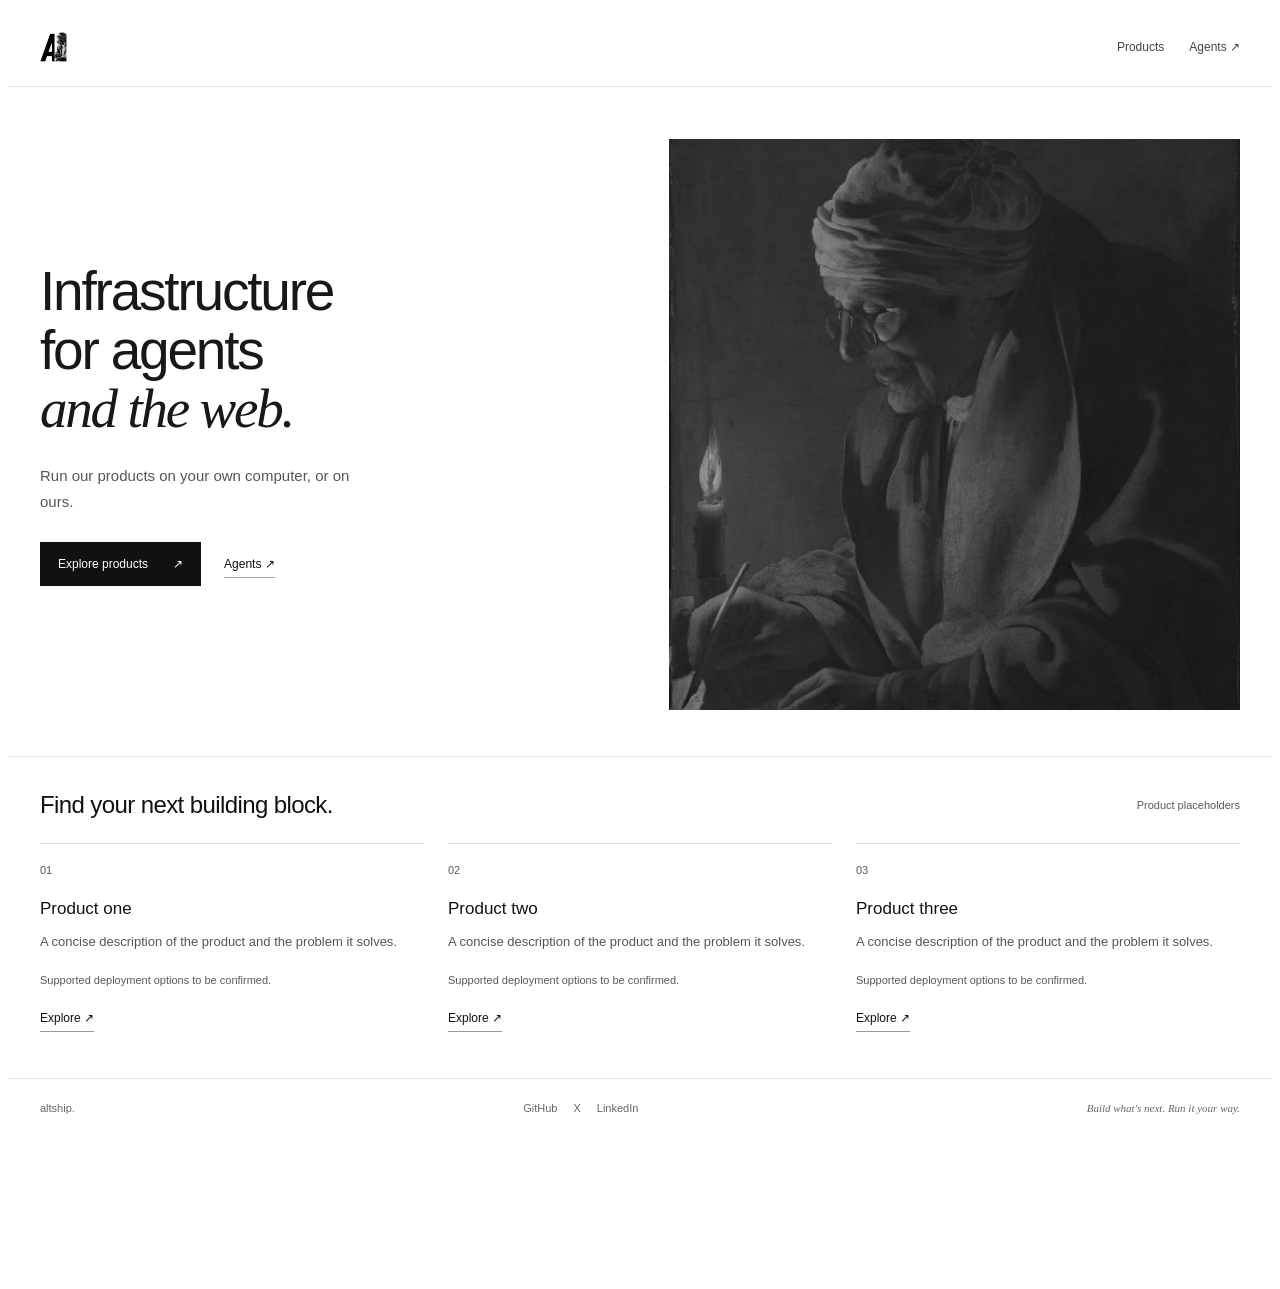
==== index.html @ 3e0e80d1 "shira tensei" ====
<!doctype html>
<html lang="en">
<head>
<meta charset="utf-8">
<meta name="viewport" content="width=device-width, initial-scale=1">
<meta name="referrer" content="no-referrer">
<meta http-equiv="Content-Security-Policy" content="default-src 'none'; script-src 'self' file:; style-src 'self' file: 'unsafe-inline'; img-src 'self' file:; base-uri 'none'; form-action 'none'">
<title>altship. — Infrastructure for agents and the web.</title>
<meta name="description" content="altship builds infrastructure for agents and the web. Run altship products on your device, your VPS, or altship.">
<meta property="og:type" content="website">
<meta property="og:title" content="altship. — Infrastructure for agents and the web.">
<meta property="og:description" content="Run altship products on your device, your VPS, or altship.">
<meta property="og:image" content="assets/social-thumbnail.png">
<meta name="twitter:card" content="summary">
<meta name="twitter:title" content="altship. — Infrastructure for agents and the web.">
<meta name="twitter:description" content="Run altship products on your device, your VPS, or altship.">
<meta name="twitter:image" content="assets/social-thumbnail.png">
<link rel="icon" type="image/png" href="assets/favicon.png">
<link rel="stylesheet" href="css/style.css">
</head>
<body>
<div id="altship-refined" aria-label="altship landing page">
<header class="nav"><a class="brand" href="#altship-top"><img class="brand-mark" src="assets/logo-mark.png" alt="altship" width="30" height="30"><span class="brand-text">altship.</span></a><nav class="links" aria-label="Main navigation"><a href="#altship-products">Products</a><a href="#altship-agents">Agents ↗</a></nav></header>
<section class="hero" id="altship-top"><div><h1>Infrastructure<br>for agents<br><em>and the web.</em></h1><p class="description">Run our products on your own computer, or on ours.</p><div class="actions"><a class="primary" href="#altship-products">Explore products <span aria-hidden="true">↗</span></a><a class="secondary" href="#altship-agents">Agents ↗</a></div></div>
<div class="art-side"><div class="art" aria-label="Rotating classical paintings of scholars writing"><img class="painting active" src="assets/hero-painting-1.jpg" alt="An elderly scholar writing by candlelight"><img class="painting" src="assets/hero-painting-2.jpg" alt="A scholar in red and green robes writing at a table"><img class="painting" src="assets/hero-painting-3.jpg" alt="A scholar in a red cap writing with a quill"></div></div>
</section>
<section class="section" id="altship-products" aria-labelledby="altship-products-title"><div class="section-head"><h2 class="section-title" id="altship-products-title">Find your next building block.</h2><span class="placeholder">Product placeholders</span></div><ul class="products">
<li><span class="number">01</span><h3>Product one</h3><p class="product-copy">A concise description of the product and the problem it solves.</p><p class="deployment">Supported deployment options to be confirmed.</p><button class="product-link" aria-expanded="false" aria-controls="altship-detail-one">Explore ↗</button><p class="product-detail" id="altship-detail-one" hidden>Product name, capabilities, and destination link will be added here.</p></li>
<li><span class="number">02</span><h3>Product two</h3><p class="product-copy">A concise description of the product and the problem it solves.</p><p class="deployment">Supported deployment options to be confirmed.</p><button class="product-link" aria-expanded="false" aria-controls="altship-detail-two">Explore ↗</button><p class="product-detail" id="altship-detail-two" hidden>Product name, capabilities, and destination link will be added here.</p></li>
<li><span class="number">03</span><h3>Product three</h3><p class="product-copy">A concise description of the product and the problem it solves.</p><p class="deployment">Supported deployment options to be confirmed.</p><button class="product-link" aria-expanded="false" aria-controls="altship-detail-three">Explore ↗</button><p class="product-detail" id="altship-detail-three" hidden>Product name, capabilities, and destination link will be added here.</p></li>
</ul></section>
<section class="section" id="altship-agents" hidden aria-labelledby="altship-agents-title"><div class="section-head"><h2 class="section-title" id="altship-agents-title">Find an agent. Put it to work.</h2><span class="placeholder">Coming soon</span></div><p class="docs-copy">An agent marketplace with prebuilt agents from altship. Discover an agent for the task at hand and start with the work you want done.</p><div class="outline"><div><strong>Discover</strong><p>Browse prebuilt agents by what they can help you do.</p></div><div><strong>Choose</strong><p>Find the agent that fits your task.</p></div><div><strong>Get to work</strong><p>Use the agent to help turn your task into a result.</p></div></div></section>
<footer class="footer"><span>altship.</span><nav class="footer-links" aria-label="Social links"><a href="#" aria-disabled="true">GitHub</a><a href="#" aria-disabled="true">X</a><a href="#" aria-disabled="true">LinkedIn</a></nav><span>Build what's next. Run it your way.</span></footer>
<div class="product-preview" role="tooltip" id="altship-hover-preview"><div class="preview-label">Product preview</div><div class="preview-title"></div><p class="preview-copy">Product details will appear here once the catalogue is added.</p><div class="preview-bottom">Deployment options to be confirmed</div></div>
</div>


<script src="js/main.js" defer></script>
</body>
</html>
---- css/style.css ----
#altship-refined{color-scheme:light;background:#fff;color:#111;font-family:Arial,sans-serif;--accent:#111}#altship-refined *{box-sizing:border-box}#altship-refined button,#altship-refined a{font:inherit}#altship-refined button{cursor:pointer}#altship-refined a{color:inherit;text-decoration:none}#altship-refined .nav{display:flex;justify-content:space-between;align-items:center;padding:24px max(32px,calc(50% - 600px));border-bottom:1px solid #e8e8e8;gap:20px;position:sticky;top:0;z-index:50;background:#fff}#altship-refined .brand{font-size:27px;letter-spacing:-1.4px;font-weight:500;display:flex;align-items:center;gap:10px}#altship-refined .brand-mark{height:30px;width:auto;object-fit:contain;display:none}#altship-refined .nav.is-scrolled .brand-mark{display:block}#altship-refined .nav.is-scrolled .brand-text{display:none}#altship-refined .links{display:flex;gap:25px;font-size:12px;color:#444}#altship-refined .hero{display:grid;grid-template-columns:1.06fr 1fr;gap:24px;padding:52px max(32px,calc(50% - 600px)) 46px;align-items:center}#altship-refined h1{font-size:clamp(36px,5.3vw,55px);line-height:1.06;letter-spacing:-2.2px;font-weight:500;margin:0 0 25px;overflow-wrap:normal}#altship-refined h1 em{font-family:Georgia,serif;font-weight:400}#altship-refined .description{font-size:15px;line-height:1.7;color:#555;max-width:330px;margin:0 0 28px}#altship-refined .actions{display:flex;align-items:center;gap:23px;flex-wrap:wrap}#altship-refined .primary{background:#111;color:#fff;border:0;padding:15px 18px;font-size:12px;display:inline-flex;gap:25px;align-items:center}#altship-refined .secondary{font-size:12px;border-bottom:1px solid #aaa;padding:6px 0}#altship-refined .art-side{min-width:0}#altship-refined .art{position:relative;width:100%;aspect-ratio:1;background:#222;overflow:hidden}#altship-refined .painting{position:absolute;width:100%;height:100%;object-fit:cover;object-position:50% 38%;filter:grayscale(1) contrast(1.06);opacity:0;transition:opacity 1.25s ease}#altship-refined .painting.active{opacity:1}#altship-refined .art-label{display:none}#altship-refined .art-footer{display:flex;align-items:center;justify-content:space-between;gap:10px;padding-top:12px}#altship-refined .caption{font-size:10px;color:#666}#altship-refined .controls{display:flex;gap:2px}#altship-refined .controls button{border:0;background:none;color:#555;width:26px;height:30px;padding:0}#altship-refined .dot span{display:block;margin:auto;width:5px;height:5px;border-radius:8px;background:#bbb}#altship-refined .dot[aria-pressed=true] span{width:16px;background:#111}#altship-refined .section{padding:34px max(32px,calc(50% - 600px)) 40px;border-top:1px solid #e8e8e8;scroll-margin-top:80px}#altship-refined .section-title{font-size:24px;font-weight:400;letter-spacing:-.6px;margin:0}#altship-refined .section-head{display:flex;justify-content:space-between;align-items:center;gap:16px;margin-bottom:24px}#altship-refined .placeholder{font-size:11px;color:#777}#altship-refined .products{list-style:none;padding:0;margin:0;display:grid;grid-template-columns:repeat(3,minmax(0,1fr));gap:24px}#altship-refined .products li{border-top:1px solid #ddd;padding:20px 0 6px;min-width:0;display:flex;flex-direction:column;align-items:flex-start}#altship-refined .number{font-size:11px;color:#777;margin-bottom:23px}#altship-refined h3{font-size:17px;font-weight:500;margin:0 0 12px}#altship-refined .product-copy{font-size:13px;color:#555;line-height:1.65;margin:0 0 20px}#altship-refined .deployment{font-size:11px;color:#777;margin:0 0 21px;line-height:1.6}#altship-refined .product-link{font-size:12px;border:0;border-bottom:1px solid #999;background:transparent;padding:0 0 6px;margin-top:auto;color:#111}#altship-refined .product-detail{font-size:12px;line-height:1.6;color:#666;margin:14px 0 0}#altship-refined [hidden]{display:none!important}#altship-refined .docs-copy{font-size:14px;line-height:1.7;color:#555;max-width:570px;margin:14px 0 24px}#altship-refined .outline{display:grid;grid-template-columns:repeat(3,1fr);gap:24px;border-top:1px solid #ddd;padding-top:22px}#altship-refined .outline p{font-size:12px;line-height:1.6;color:#666;margin:8px 0 0}#altship-refined .outline strong{font-size:13px;font-weight:500}#altship-refined .footer{border-top:1px solid #e8e8e8;padding:23px max(32px,calc(50% - 600px));display:flex;justify-content:space-between;gap:20px;font-size:11px;color:#666}#altship-refined .footer span:last-child{font-family:Georgia,serif;font-style:italic}#altship-refined .footer-links{display:flex;gap:16px;order:2}#altship-refined .footer-links a{color:#666;border-bottom:1px solid transparent;padding-bottom:2px}#altship-refined .footer-links a:hover,#altship-refined .footer-links a:focus-visible{border-bottom-color:#666}#altship-refined .footer span:last-child{order:3}
@media(max-width:900px){#altship-refined .products{grid-template-columns:repeat(2,minmax(0,1fr))}}@media(max-width:550px){#altship-refined .nav{padding:20px 24px}#altship-refined .hero{grid-template-columns:1fr;padding:38px 24px 28px;gap:32px}#altship-refined h1{font-size:42px;letter-spacing:-1.7px}#altship-refined .section{padding:30px 24px}#altship-refined .products,#altship-refined .outline{grid-template-columns:1fr;gap:28px}#altship-refined .section-head{align-items:flex-start;flex-direction:column;gap:8px}#altship-refined .footer{padding:22px 24px;flex-wrap:wrap}}@media(prefers-reduced-motion:reduce){#altship-refined .painting{transition:none}}
#altship-refined h1{color:#111111}
@supports ((background-clip:text) or (-webkit-background-clip:text)){
#altship-refined h1{background:linear-gradient(100deg,#181818 0%,#181818 36%,#454545 43%,#929292 48%,#aaaaaa 50%,#929292 52%,#454545 57%,#181818 64%,#181818 100%);background-size:300% 100%;background-clip:text;-webkit-background-clip:text;color:transparent;-webkit-text-fill-color:transparent;animation:altship-thinking 3.6s ease-in-out infinite;filter:none}
}
@keyframes altship-thinking{0%,8%{background-position:100% 50%}88%,100%{background-position:0% 50%}}
@media(prefers-reduced-motion:reduce){#altship-refined h1{animation:none;background-position:100% 50%;filter:none}}
@media(forced-colors:active){#altship-refined h1{animation:none;filter:none;background:none;color:CanvasText;-webkit-text-fill-color:CanvasText}}
#altship-refined .section-title,#altship-refined .products h3,#altship-refined .outline strong{color:#111111;-webkit-text-fill-color:#111111;opacity:1}
#altship-refined .placeholder,#altship-refined .number,#altship-refined .deployment{color:#595959;-webkit-text-fill-color:#595959}
#altship-refined{position:relative}
#altship-refined .products li{transition:border-color .2s ease}
#altship-refined .products li:hover,#altship-refined .products li:focus-within{border-top-color:#111}
#altship-refined .product-preview{position:absolute;z-index:20;width:240px;max-width:calc(100% - 24px);pointer-events:none;background:#fff;color:#111;border:1px solid #111;box-shadow:5px 5px 0 rgba(0,0,0,.08);padding:18px;opacity:0;transform:translateY(5px);transition:opacity .15s ease,transform .15s ease;visibility:hidden}
#altship-refined .product-preview.visible{opacity:1;transform:translateY(0);visibility:visible}
#altship-refined .preview-label{font-size:10px;letter-spacing:1.3px;text-transform:uppercase;color:#555;margin-bottom:15px}
#altship-refined .preview-title{font-size:17px;font-weight:500;color:#111;margin-bottom:10px}
#altship-refined .preview-copy{font-size:12px;line-height:1.6;color:#555;margin:0}
#altship-refined .preview-bottom{border-top:1px solid #ddd;margin-top:16px;padding-top:12px;font-size:11px;color:#555}
@media(prefers-reduced-motion:reduce){#altship-refined .product-preview,#altship-refined .products li{transition:none}}
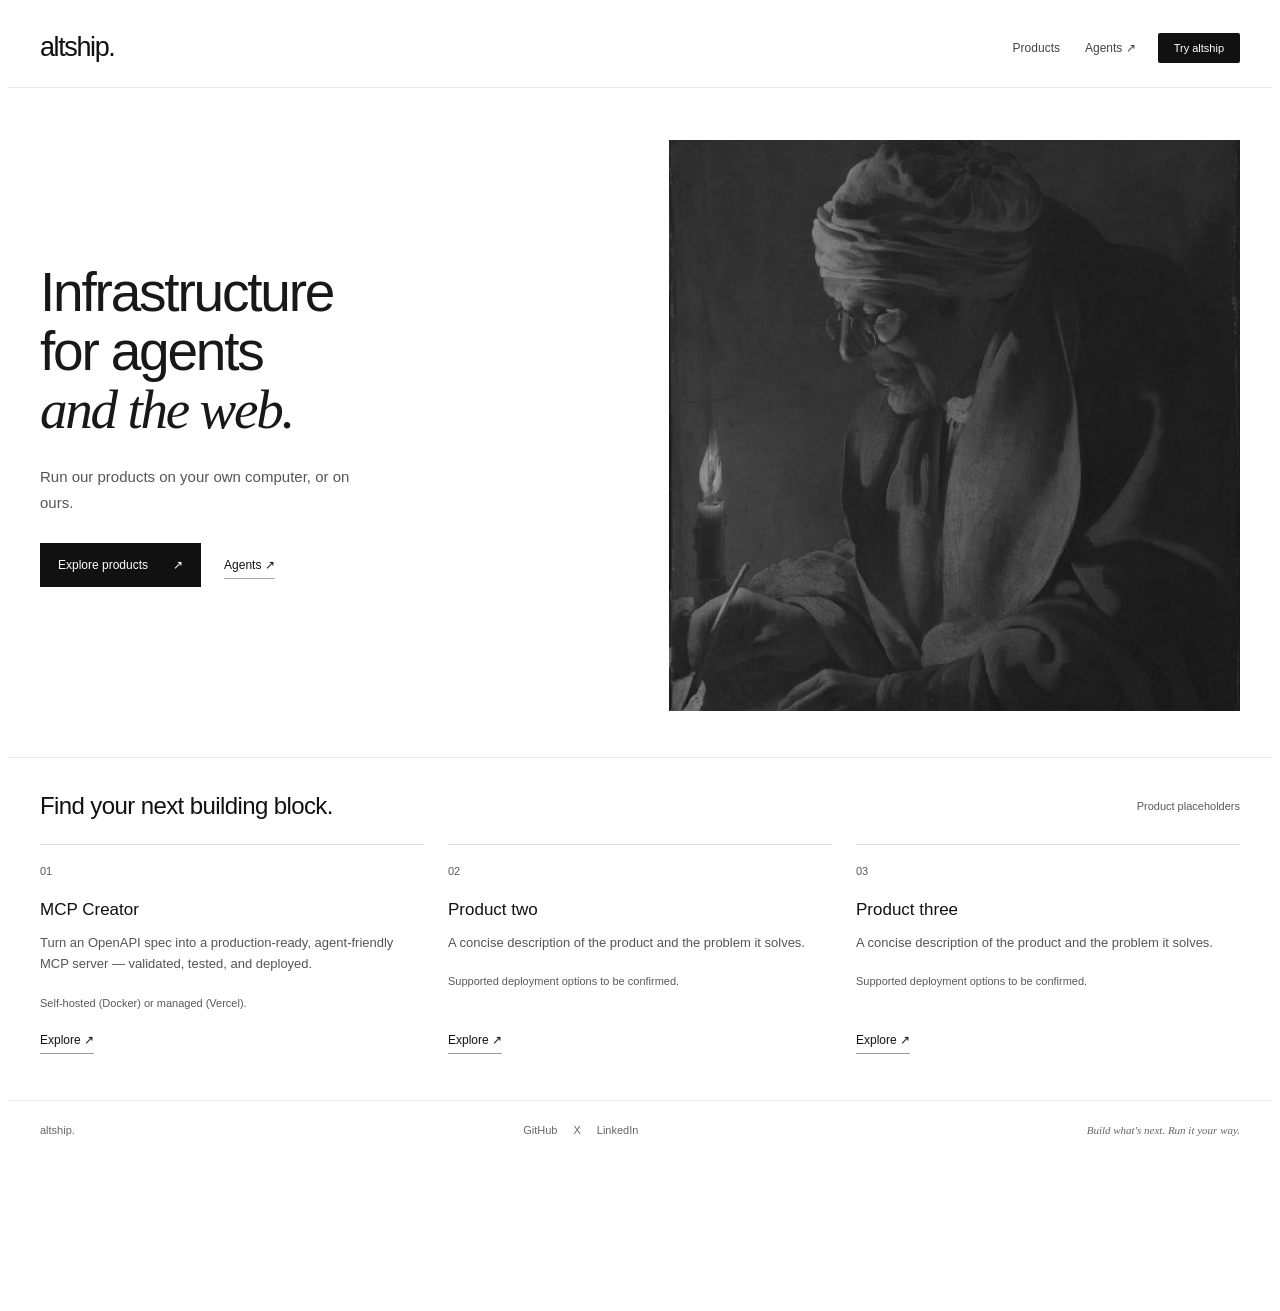
==== commit 8dcb8605: "Add sign-in (Try altship) wired to shared altship auth Vendors @supabase/supabase-js locally (js/ven" ====
--- a/index.html
+++ b/index.html
@@ -4,7 +4,7 @@
 <meta charset="utf-8">
 <meta name="viewport" content="width=device-width, initial-scale=1">
 <meta name="referrer" content="no-referrer">
-<meta http-equiv="Content-Security-Policy" content="default-src 'none'; script-src 'self' file:; style-src 'self' file: 'unsafe-inline'; img-src 'self' file:; base-uri 'none'; form-action 'none'">
+<meta http-equiv="Content-Security-Policy" content="default-src 'none'; script-src 'self' file:; style-src 'self' file: 'unsafe-inline'; img-src 'self' file:; connect-src 'self' https://ydfwwritdksxplvxpbez.supabase.co; base-uri 'none'; form-action 'none'">
 <title>altship. — Infrastructure for agents and the web.</title>
 <meta name="description" content="altship builds infrastructure for agents and the web. Run altship products on your device, your VPS, or altship.">
 <meta property="og:type" content="website">
@@ -20,21 +20,39 @@
 </head>
 <body>
 <div id="altship-refined" aria-label="altship landing page">
-<header class="nav"><a class="brand" href="#altship-top"><img class="brand-mark" src="assets/logo-mark.png" alt="altship" width="30" height="30"><span class="brand-text">altship.</span></a><nav class="links" aria-label="Main navigation"><a href="#altship-products">Products</a><a href="#altship-agents">Agents ↗</a></nav></header>
+<header class="nav"><a class="brand" href="#altship-top"><img class="brand-mark" src="assets/logo-mark.png" alt="altship" width="30" height="30"><span class="brand-text">altship.</span></a><div class="nav-right"><nav class="links" aria-label="Main navigation"><a href="#altship-products">Products</a><a href="#altship-agents">Agents ↗</a></nav><button class="nav-try" id="altship-try-nav" type="button">Try altship</button><div class="account" id="altship-account" hidden><span id="altship-account-email"></span><button class="secondary" id="altship-sign-out" type="button">Sign out</button></div></div></header>
 <section class="hero" id="altship-top"><div><h1>Infrastructure<br>for agents<br><em>and the web.</em></h1><p class="description">Run our products on your own computer, or on ours.</p><div class="actions"><a class="primary" href="#altship-products">Explore products <span aria-hidden="true">↗</span></a><a class="secondary" href="#altship-agents">Agents ↗</a></div></div>
 <div class="art-side"><div class="art" aria-label="Rotating classical paintings of scholars writing"><img class="painting active" src="assets/hero-painting-1.jpg" alt="An elderly scholar writing by candlelight"><img class="painting" src="assets/hero-painting-2.jpg" alt="A scholar in red and green robes writing at a table"><img class="painting" src="assets/hero-painting-3.jpg" alt="A scholar in a red cap writing with a quill"></div></div>
 </section>
 <section class="section" id="altship-products" aria-labelledby="altship-products-title"><div class="section-head"><h2 class="section-title" id="altship-products-title">Find your next building block.</h2><span class="placeholder">Product placeholders</span></div><ul class="products">
-<li><span class="number">01</span><h3>Product one</h3><p class="product-copy">A concise description of the product and the problem it solves.</p><p class="deployment">Supported deployment options to be confirmed.</p><button class="product-link" aria-expanded="false" aria-controls="altship-detail-one">Explore ↗</button><p class="product-detail" id="altship-detail-one" hidden>Product name, capabilities, and destination link will be added here.</p></li>
+<li><span class="number">01</span><h3>MCP Creator</h3><p class="product-copy">Turn an OpenAPI spec into a production-ready, agent-friendly MCP server — validated, tested, and deployed.</p><p class="deployment">Self-hosted (Docker) or managed (Vercel).</p><button class="product-link" aria-expanded="false" aria-controls="altship-detail-one">Explore ↗</button><p class="product-detail" id="altship-detail-one" hidden>Import an OpenAPI spec, review the proposed tool surface, and deploy an MCP server in minutes. <a id="altship-mcp-link" href="#">Open MCP Creator ↗</a></p></li>
 <li><span class="number">02</span><h3>Product two</h3><p class="product-copy">A concise description of the product and the problem it solves.</p><p class="deployment">Supported deployment options to be confirmed.</p><button class="product-link" aria-expanded="false" aria-controls="altship-detail-two">Explore ↗</button><p class="product-detail" id="altship-detail-two" hidden>Product name, capabilities, and destination link will be added here.</p></li>
 <li><span class="number">03</span><h3>Product three</h3><p class="product-copy">A concise description of the product and the problem it solves.</p><p class="deployment">Supported deployment options to be confirmed.</p><button class="product-link" aria-expanded="false" aria-controls="altship-detail-three">Explore ↗</button><p class="product-detail" id="altship-detail-three" hidden>Product name, capabilities, and destination link will be added here.</p></li>
 </ul></section>
 <section class="section" id="altship-agents" hidden aria-labelledby="altship-agents-title"><div class="section-head"><h2 class="section-title" id="altship-agents-title">Find an agent. Put it to work.</h2><span class="placeholder">Coming soon</span></div><p class="docs-copy">An agent marketplace with prebuilt agents from altship. Discover an agent for the task at hand and start with the work you want done.</p><div class="outline"><div><strong>Discover</strong><p>Browse prebuilt agents by what they can help you do.</p></div><div><strong>Choose</strong><p>Find the agent that fits your task.</p></div><div><strong>Get to work</strong><p>Use the agent to help turn your task into a result.</p></div></div></section>
 <footer class="footer"><span>altship.</span><nav class="footer-links" aria-label="Social links"><a href="#" aria-disabled="true">GitHub</a><a href="#" aria-disabled="true">X</a><a href="#" aria-disabled="true">LinkedIn</a></nav><span>Build what's next. Run it your way.</span></footer>
 <div class="product-preview" role="tooltip" id="altship-hover-preview"><div class="preview-label">Product preview</div><div class="preview-title"></div><p class="preview-copy">Product details will appear here once the catalogue is added.</p><div class="preview-bottom">Deployment options to be confirmed</div></div>
+<div class="auth-modal" id="altship-auth-modal" hidden role="dialog" aria-modal="true" aria-labelledby="altship-auth-title">
+<div class="auth-panel">
+<button class="auth-close" id="altship-auth-close" type="button" aria-label="Close">✕</button>
+<h2 id="altship-auth-title">Sign in to altship</h2>
+<p class="auth-subtitle">One account, every altship product.</p>
+<label for="altship-auth-email">Email</label>
+<input id="altship-auth-email" type="email" autocomplete="email">
+<label for="altship-auth-password">Password</label>
+<input id="altship-auth-password" type="password" autocomplete="current-password">
+<p class="auth-message" id="altship-auth-message" hidden></p>
+<div class="auth-actions">
+<button class="secondary" id="altship-auth-toggle" type="button">Need an account? Sign up</button>
+<button class="primary" id="altship-auth-submit" type="button">Sign in</button>
+</div>
+</div>
+</div>
 </div>
 
 
+<script src="js/vendor/supabase.js" defer></script>
+<script src="js/auth.js" defer></script>
 <script src="js/main.js" defer></script>
 </body>
 </html>
--- a/css/style.css
+++ b/css/style.css
@@ -19,3 +19,17 @@
 #altship-refined .preview-copy{font-size:12px;line-height:1.6;color:#555;margin:0}
 #altship-refined .preview-bottom{border-top:1px solid #ddd;margin-top:16px;padding-top:12px;font-size:11px;color:#555}
 @media(prefers-reduced-motion:reduce){#altship-refined .product-preview,#altship-refined .products li{transition:none}}
+#altship-refined .account{display:flex;align-items:center;gap:14px;font-size:12px;color:#555}
+#altship-refined .auth-modal{position:fixed;inset:0;background:rgba(17,17,17,.55);display:flex;align-items:center;justify-content:center;z-index:100;padding:20px}
+#altship-refined .auth-panel{position:relative;background:#fff;border:1px solid #111;box-shadow:6px 6px 0 rgba(0,0,0,.1);padding:32px;width:100%;max-width:360px}
+#altship-refined .auth-panel h2{font-size:19px;font-weight:500;margin:0 0 6px}
+#altship-refined .auth-subtitle{font-size:12px;color:#666;margin:0 0 22px}
+#altship-refined .auth-panel label{display:block;font-size:11px;color:#555;margin-bottom:6px}
+#altship-refined .auth-panel input{width:100%;padding:10px 12px;border:1px solid #ccc;font-size:13px;margin-bottom:16px;font-family:inherit}
+#altship-refined .auth-message{font-size:12px;color:#555;margin:-6px 0 16px}
+#altship-refined .auth-message.error{color:#a3231f}
+#altship-refined .auth-actions{display:flex;align-items:center;justify-content:space-between;gap:12px;margin-top:6px}
+#altship-refined .auth-actions .primary{padding:10px 16px}
+#altship-refined .auth-close{position:absolute;top:14px;right:14px;background:none;border:0;font-size:14px;color:#666;padding:4px}
+#altship-refined .nav-try{background:#111;color:#fff;border:0;padding:9px 16px;font-size:11px;border-radius:2px}
+#altship-refined .nav-right{display:flex;align-items:center;gap:22px}
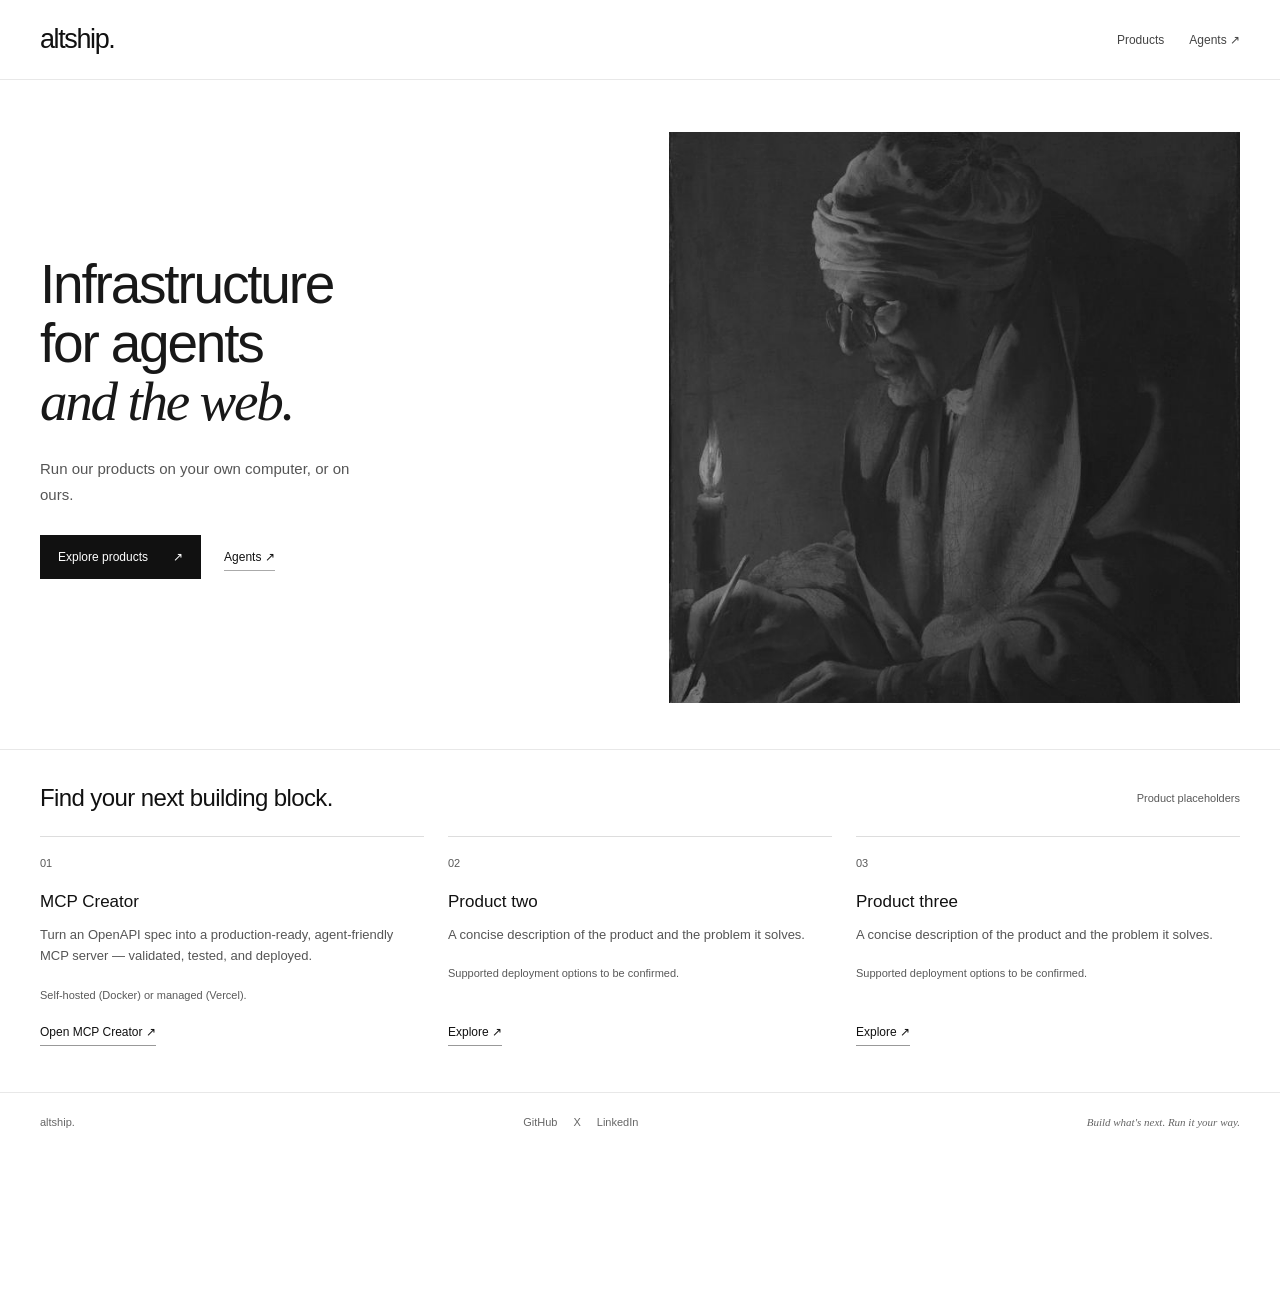
==== commit 2d2e879e: "changes" ====
--- a/index.html
+++ b/index.html
@@ -4,7 +4,7 @@
 <meta charset="utf-8">
 <meta name="viewport" content="width=device-width, initial-scale=1">
 <meta name="referrer" content="no-referrer">
-<meta http-equiv="Content-Security-Policy" content="default-src 'none'; script-src 'self' file:; style-src 'self' file: 'unsafe-inline'; img-src 'self' file:; connect-src 'self' https://ydfwwritdksxplvxpbez.supabase.co; base-uri 'none'; form-action 'none'">
+<meta http-equiv="Content-Security-Policy" content="default-src 'none'; script-src 'self' file:; style-src 'self' file: 'unsafe-inline'; img-src 'self' file:; base-uri 'none'; form-action 'none'">
 <title>altship. — Infrastructure for agents and the web.</title>
 <meta name="description" content="altship builds infrastructure for agents and the web. Run altship products on your device, your VPS, or altship.">
 <meta property="og:type" content="website">
@@ -16,43 +16,25 @@
 <meta name="twitter:description" content="Run altship products on your device, your VPS, or altship.">
 <meta name="twitter:image" content="assets/social-thumbnail.png">
 <link rel="icon" type="image/png" href="assets/favicon.png">
-<link rel="stylesheet" href="css/style.css">
+<link rel="stylesheet" href="css/style.css?v=6">
 </head>
 <body>
 <div id="altship-refined" aria-label="altship landing page">
-<header class="nav"><a class="brand" href="#altship-top"><img class="brand-mark" src="assets/logo-mark.png" alt="altship" width="30" height="30"><span class="brand-text">altship.</span></a><div class="nav-right"><nav class="links" aria-label="Main navigation"><a href="#altship-products">Products</a><a href="#altship-agents">Agents ↗</a></nav><button class="nav-try" id="altship-try-nav" type="button">Try altship</button><div class="account" id="altship-account" hidden><span id="altship-account-email"></span><button class="secondary" id="altship-sign-out" type="button">Sign out</button></div></div></header>
+<header class="nav"><a class="brand" href="#altship-top"><img class="brand-mark" src="assets/logo-mark.png" alt="altship" width="30" height="30"><span class="brand-text">altship.</span></a><button class="nav-toggle" id="altship-nav-toggle" type="button" aria-expanded="false" aria-controls="altship-nav-menu" aria-label="Open menu"><span></span><span></span><span></span></button><div class="nav-right" id="altship-nav-menu"><nav class="links" aria-label="Main navigation"><a href="#altship-products">Products</a><a href="#altship-agents">Agents ↗</a></nav></div></header>
 <section class="hero" id="altship-top"><div><h1>Infrastructure<br>for agents<br><em>and the web.</em></h1><p class="description">Run our products on your own computer, or on ours.</p><div class="actions"><a class="primary" href="#altship-products">Explore products <span aria-hidden="true">↗</span></a><a class="secondary" href="#altship-agents">Agents ↗</a></div></div>
 <div class="art-side"><div class="art" aria-label="Rotating classical paintings of scholars writing"><img class="painting active" src="assets/hero-painting-1.jpg" alt="An elderly scholar writing by candlelight"><img class="painting" src="assets/hero-painting-2.jpg" alt="A scholar in red and green robes writing at a table"><img class="painting" src="assets/hero-painting-3.jpg" alt="A scholar in a red cap writing with a quill"></div></div>
 </section>
 <section class="section" id="altship-products" aria-labelledby="altship-products-title"><div class="section-head"><h2 class="section-title" id="altship-products-title">Find your next building block.</h2><span class="placeholder">Product placeholders</span></div><ul class="products">
-<li><span class="number">01</span><h3>MCP Creator</h3><p class="product-copy">Turn an OpenAPI spec into a production-ready, agent-friendly MCP server — validated, tested, and deployed.</p><p class="deployment">Self-hosted (Docker) or managed (Vercel).</p><button class="product-link" aria-expanded="false" aria-controls="altship-detail-one">Explore ↗</button><p class="product-detail" id="altship-detail-one" hidden>Import an OpenAPI spec, review the proposed tool surface, and deploy an MCP server in minutes. <a id="altship-mcp-link" href="#">Open MCP Creator ↗</a></p></li>
+<li><span class="number">01</span><h3>MCP Creator</h3><p class="product-copy">Turn an OpenAPI spec into a production-ready, agent-friendly MCP server — validated, tested, and deployed.</p><p class="deployment">Self-hosted (Docker) or managed (Vercel).</p><a class="product-link" href="/mcp/">Open MCP Creator ↗</a></li>
 <li><span class="number">02</span><h3>Product two</h3><p class="product-copy">A concise description of the product and the problem it solves.</p><p class="deployment">Supported deployment options to be confirmed.</p><button class="product-link" aria-expanded="false" aria-controls="altship-detail-two">Explore ↗</button><p class="product-detail" id="altship-detail-two" hidden>Product name, capabilities, and destination link will be added here.</p></li>
 <li><span class="number">03</span><h3>Product three</h3><p class="product-copy">A concise description of the product and the problem it solves.</p><p class="deployment">Supported deployment options to be confirmed.</p><button class="product-link" aria-expanded="false" aria-controls="altship-detail-three">Explore ↗</button><p class="product-detail" id="altship-detail-three" hidden>Product name, capabilities, and destination link will be added here.</p></li>
 </ul></section>
 <section class="section" id="altship-agents" hidden aria-labelledby="altship-agents-title"><div class="section-head"><h2 class="section-title" id="altship-agents-title">Find an agent. Put it to work.</h2><span class="placeholder">Coming soon</span></div><p class="docs-copy">An agent marketplace with prebuilt agents from altship. Discover an agent for the task at hand and start with the work you want done.</p><div class="outline"><div><strong>Discover</strong><p>Browse prebuilt agents by what they can help you do.</p></div><div><strong>Choose</strong><p>Find the agent that fits your task.</p></div><div><strong>Get to work</strong><p>Use the agent to help turn your task into a result.</p></div></div></section>
 <footer class="footer"><span>altship.</span><nav class="footer-links" aria-label="Social links"><a href="#" aria-disabled="true">GitHub</a><a href="#" aria-disabled="true">X</a><a href="#" aria-disabled="true">LinkedIn</a></nav><span>Build what's next. Run it your way.</span></footer>
 <div class="product-preview" role="tooltip" id="altship-hover-preview"><div class="preview-label">Product preview</div><div class="preview-title"></div><p class="preview-copy">Product details will appear here once the catalogue is added.</p><div class="preview-bottom">Deployment options to be confirmed</div></div>
-<div class="auth-modal" id="altship-auth-modal" hidden role="dialog" aria-modal="true" aria-labelledby="altship-auth-title">
-<div class="auth-panel">
-<button class="auth-close" id="altship-auth-close" type="button" aria-label="Close">✕</button>
-<h2 id="altship-auth-title">Sign in to altship</h2>
-<p class="auth-subtitle">One account, every altship product.</p>
-<label for="altship-auth-email">Email</label>
-<input id="altship-auth-email" type="email" autocomplete="email">
-<label for="altship-auth-password">Password</label>
-<input id="altship-auth-password" type="password" autocomplete="current-password">
-<p class="auth-message" id="altship-auth-message" hidden></p>
-<div class="auth-actions">
-<button class="secondary" id="altship-auth-toggle" type="button">Need an account? Sign up</button>
-<button class="primary" id="altship-auth-submit" type="button">Sign in</button>
-</div>
-</div>
-</div>
 </div>
 
 
-<script src="js/vendor/supabase.js" defer></script>
-<script src="js/auth.js" defer></script>
-<script src="js/main.js" defer></script>
+<script src="js/main.js?v=4" defer></script>
 </body>
 </html>
--- a/css/style.css
+++ b/css/style.css
@@ -1,4 +1,4 @@
-#altship-refined{color-scheme:light;background:#fff;color:#111;font-family:Arial,sans-serif;--accent:#111}#altship-refined *{box-sizing:border-box}#altship-refined button,#altship-refined a{font:inherit}#altship-refined button{cursor:pointer}#altship-refined a{color:inherit;text-decoration:none}#altship-refined .nav{display:flex;justify-content:space-between;align-items:center;padding:24px max(32px,calc(50% - 600px));border-bottom:1px solid #e8e8e8;gap:20px;position:sticky;top:0;z-index:50;background:#fff}#altship-refined .brand{font-size:27px;letter-spacing:-1.4px;font-weight:500;display:flex;align-items:center;gap:10px}#altship-refined .brand-mark{height:30px;width:auto;object-fit:contain;display:none}#altship-refined .nav.is-scrolled .brand-mark{display:block}#altship-refined .nav.is-scrolled .brand-text{display:none}#altship-refined .links{display:flex;gap:25px;font-size:12px;color:#444}#altship-refined .hero{display:grid;grid-template-columns:1.06fr 1fr;gap:24px;padding:52px max(32px,calc(50% - 600px)) 46px;align-items:center}#altship-refined h1{font-size:clamp(36px,5.3vw,55px);line-height:1.06;letter-spacing:-2.2px;font-weight:500;margin:0 0 25px;overflow-wrap:normal}#altship-refined h1 em{font-family:Georgia,serif;font-weight:400}#altship-refined .description{font-size:15px;line-height:1.7;color:#555;max-width:330px;margin:0 0 28px}#altship-refined .actions{display:flex;align-items:center;gap:23px;flex-wrap:wrap}#altship-refined .primary{background:#111;color:#fff;border:0;padding:15px 18px;font-size:12px;display:inline-flex;gap:25px;align-items:center}#altship-refined .secondary{font-size:12px;border-bottom:1px solid #aaa;padding:6px 0}#altship-refined .art-side{min-width:0}#altship-refined .art{position:relative;width:100%;aspect-ratio:1;background:#222;overflow:hidden}#altship-refined .painting{position:absolute;width:100%;height:100%;object-fit:cover;object-position:50% 38%;filter:grayscale(1) contrast(1.06);opacity:0;transition:opacity 1.25s ease}#altship-refined .painting.active{opacity:1}#altship-refined .art-label{display:none}#altship-refined .art-footer{display:flex;align-items:center;justify-content:space-between;gap:10px;padding-top:12px}#altship-refined .caption{font-size:10px;color:#666}#altship-refined .controls{display:flex;gap:2px}#altship-refined .controls button{border:0;background:none;color:#555;width:26px;height:30px;padding:0}#altship-refined .dot span{display:block;margin:auto;width:5px;height:5px;border-radius:8px;background:#bbb}#altship-refined .dot[aria-pressed=true] span{width:16px;background:#111}#altship-refined .section{padding:34px max(32px,calc(50% - 600px)) 40px;border-top:1px solid #e8e8e8;scroll-margin-top:80px}#altship-refined .section-title{font-size:24px;font-weight:400;letter-spacing:-.6px;margin:0}#altship-refined .section-head{display:flex;justify-content:space-between;align-items:center;gap:16px;margin-bottom:24px}#altship-refined .placeholder{font-size:11px;color:#777}#altship-refined .products{list-style:none;padding:0;margin:0;display:grid;grid-template-columns:repeat(3,minmax(0,1fr));gap:24px}#altship-refined .products li{border-top:1px solid #ddd;padding:20px 0 6px;min-width:0;display:flex;flex-direction:column;align-items:flex-start}#altship-refined .number{font-size:11px;color:#777;margin-bottom:23px}#altship-refined h3{font-size:17px;font-weight:500;margin:0 0 12px}#altship-refined .product-copy{font-size:13px;color:#555;line-height:1.65;margin:0 0 20px}#altship-refined .deployment{font-size:11px;color:#777;margin:0 0 21px;line-height:1.6}#altship-refined .product-link{font-size:12px;border:0;border-bottom:1px solid #999;background:transparent;padding:0 0 6px;margin-top:auto;color:#111}#altship-refined .product-detail{font-size:12px;line-height:1.6;color:#666;margin:14px 0 0}#altship-refined [hidden]{display:none!important}#altship-refined .docs-copy{font-size:14px;line-height:1.7;color:#555;max-width:570px;margin:14px 0 24px}#altship-refined .outline{display:grid;grid-template-columns:repeat(3,1fr);gap:24px;border-top:1px solid #ddd;padding-top:22px}#altship-refined .outline p{font-size:12px;line-height:1.6;color:#666;margin:8px 0 0}#altship-refined .outline strong{font-size:13px;font-weight:500}#altship-refined .footer{border-top:1px solid #e8e8e8;padding:23px max(32px,calc(50% - 600px));display:flex;justify-content:space-between;gap:20px;font-size:11px;color:#666}#altship-refined .footer span:last-child{font-family:Georgia,serif;font-style:italic}#altship-refined .footer-links{display:flex;gap:16px;order:2}#altship-refined .footer-links a{color:#666;border-bottom:1px solid transparent;padding-bottom:2px}#altship-refined .footer-links a:hover,#altship-refined .footer-links a:focus-visible{border-bottom-color:#666}#altship-refined .footer span:last-child{order:3}
+body{margin:0}#altship-refined{color-scheme:light;background:#fff;color:#111;font-family:Arial,sans-serif;--accent:#111}#altship-refined *{box-sizing:border-box}#altship-refined button,#altship-refined a{font:inherit}#altship-refined button{cursor:pointer}#altship-refined a{color:inherit;text-decoration:none}#altship-refined .nav{display:flex;justify-content:space-between;align-items:center;padding:24px max(32px,calc(50% - 600px));border-bottom:1px solid #e8e8e8;gap:20px;position:sticky;top:0;z-index:50;background:#fff}#altship-refined .brand{font-size:27px;letter-spacing:-1.4px;font-weight:500;display:flex;align-items:center;gap:10px}#altship-refined .brand-mark{height:30px;width:auto;object-fit:contain;display:none}#altship-refined .nav.is-scrolled .brand-mark{display:block}#altship-refined .nav.is-scrolled .brand-text{display:none}#altship-refined .links{display:flex;align-items:baseline;gap:25px;white-space:nowrap;font-size:12px;color:#444}#altship-refined .hero{display:grid;grid-template-columns:1.06fr 1fr;gap:24px;padding:52px max(32px,calc(50% - 600px)) 46px;align-items:center}#altship-refined h1{font-size:clamp(36px,5.3vw,55px);line-height:1.06;letter-spacing:-2.2px;font-weight:500;margin:0 0 25px;overflow-wrap:normal}#altship-refined h1 em{font-family:Georgia,serif;font-weight:400}#altship-refined .description{font-size:15px;line-height:1.7;color:#555;max-width:330px;margin:0 0 28px}#altship-refined .actions{display:flex;align-items:center;gap:23px;flex-wrap:wrap}#altship-refined .primary{background:#111;color:#fff;border:0;padding:15px 18px;font-size:12px;display:inline-flex;gap:25px;align-items:center}#altship-refined .secondary{font-size:12px;border-bottom:1px solid #aaa;padding:6px 0}#altship-refined .art-side{min-width:0}#altship-refined .art{position:relative;width:100%;aspect-ratio:1;background:#222;overflow:hidden}#altship-refined .painting{position:absolute;width:100%;height:100%;object-fit:cover;object-position:50% 38%;filter:grayscale(1) contrast(1.06);opacity:0;transition:opacity 1.25s ease}#altship-refined .painting.active{opacity:1}#altship-refined .art-label{display:none}#altship-refined .art-footer{display:flex;align-items:center;justify-content:space-between;gap:10px;padding-top:12px}#altship-refined .caption{font-size:10px;color:#666}#altship-refined .controls{display:flex;gap:2px}#altship-refined .controls button{border:0;background:none;color:#555;width:26px;height:30px;padding:0}#altship-refined .dot span{display:block;margin:auto;width:5px;height:5px;border-radius:8px;background:#bbb}#altship-refined .dot[aria-pressed=true] span{width:16px;background:#111}#altship-refined .section{padding:34px max(32px,calc(50% - 600px)) 40px;border-top:1px solid #e8e8e8;scroll-margin-top:80px}#altship-refined .section-title{font-size:24px;font-weight:400;letter-spacing:-.6px;margin:0}#altship-refined .section-head{display:flex;justify-content:space-between;align-items:center;gap:16px;margin-bottom:24px}#altship-refined .placeholder{font-size:11px;color:#777}#altship-refined .products{list-style:none;padding:0;margin:0;display:grid;grid-template-columns:repeat(3,minmax(0,1fr));gap:24px}#altship-refined .products li{border-top:1px solid #ddd;padding:20px 0 6px;min-width:0;display:flex;flex-direction:column;align-items:flex-start}#altship-refined .number{font-size:11px;color:#777;margin-bottom:23px}#altship-refined h3{font-size:17px;font-weight:500;margin:0 0 12px}#altship-refined .product-copy{font-size:13px;color:#555;line-height:1.65;margin:0 0 20px}#altship-refined .deployment{font-size:11px;color:#777;margin:0 0 21px;line-height:1.6}#altship-refined .product-link{font-size:12px;border:0;border-bottom:1px solid #999;background:transparent;padding:0 0 6px;margin-top:auto;color:#111}#altship-refined .product-detail{font-size:12px;line-height:1.6;color:#666;margin:14px 0 0}#altship-refined [hidden]{display:none!important}#altship-refined .docs-copy{font-size:14px;line-height:1.7;color:#555;max-width:570px;margin:14px 0 24px}#altship-refined .outline{display:grid;grid-template-columns:repeat(3,1fr);gap:24px;border-top:1px solid #ddd;padding-top:22px}#altship-refined .outline p{font-size:12px;line-height:1.6;color:#666;margin:8px 0 0}#altship-refined .outline strong{font-size:13px;font-weight:500}#altship-refined .footer{border-top:1px solid #e8e8e8;padding:23px max(32px,calc(50% - 600px));display:flex;justify-content:space-between;gap:20px;font-size:11px;color:#666}#altship-refined .footer span:last-child{font-family:Georgia,serif;font-style:italic}#altship-refined .footer-links{display:flex;gap:16px;order:2}#altship-refined .footer-links a{color:#666;border-bottom:1px solid transparent;padding-bottom:2px}#altship-refined .footer-links a:hover,#altship-refined .footer-links a:focus-visible{border-bottom-color:#666}#altship-refined .footer span:last-child{order:3}
 @media(max-width:900px){#altship-refined .products{grid-template-columns:repeat(2,minmax(0,1fr))}}@media(max-width:550px){#altship-refined .nav{padding:20px 24px}#altship-refined .hero{grid-template-columns:1fr;padding:38px 24px 28px;gap:32px}#altship-refined h1{font-size:42px;letter-spacing:-1.7px}#altship-refined .section{padding:30px 24px}#altship-refined .products,#altship-refined .outline{grid-template-columns:1fr;gap:28px}#altship-refined .section-head{align-items:flex-start;flex-direction:column;gap:8px}#altship-refined .footer{padding:22px 24px;flex-wrap:wrap}}@media(prefers-reduced-motion:reduce){#altship-refined .painting{transition:none}}
 #altship-refined h1{color:#111111}
 @supports ((background-clip:text) or (-webkit-background-clip:text)){
@@ -19,17 +19,11 @@
 #altship-refined .preview-copy{font-size:12px;line-height:1.6;color:#555;margin:0}
 #altship-refined .preview-bottom{border-top:1px solid #ddd;margin-top:16px;padding-top:12px;font-size:11px;color:#555}
 @media(prefers-reduced-motion:reduce){#altship-refined .product-preview,#altship-refined .products li{transition:none}}
-#altship-refined .account{display:flex;align-items:center;gap:14px;font-size:12px;color:#555}
-#altship-refined .auth-modal{position:fixed;inset:0;background:rgba(17,17,17,.55);display:flex;align-items:center;justify-content:center;z-index:100;padding:20px}
-#altship-refined .auth-panel{position:relative;background:#fff;border:1px solid #111;box-shadow:6px 6px 0 rgba(0,0,0,.1);padding:32px;width:100%;max-width:360px}
-#altship-refined .auth-panel h2{font-size:19px;font-weight:500;margin:0 0 6px}
-#altship-refined .auth-subtitle{font-size:12px;color:#666;margin:0 0 22px}
-#altship-refined .auth-panel label{display:block;font-size:11px;color:#555;margin-bottom:6px}
-#altship-refined .auth-panel input{width:100%;padding:10px 12px;border:1px solid #ccc;font-size:13px;margin-bottom:16px;font-family:inherit}
-#altship-refined .auth-message{font-size:12px;color:#555;margin:-6px 0 16px}
-#altship-refined .auth-message.error{color:#a3231f}
-#altship-refined .auth-actions{display:flex;align-items:center;justify-content:space-between;gap:12px;margin-top:6px}
-#altship-refined .auth-actions .primary{padding:10px 16px}
-#altship-refined .auth-close{position:absolute;top:14px;right:14px;background:none;border:0;font-size:14px;color:#666;padding:4px}
-#altship-refined .nav-try{background:#111;color:#fff;border:0;padding:9px 16px;font-size:11px;border-radius:2px}
 #altship-refined .nav-right{display:flex;align-items:center;gap:22px}
+#altship-refined .nav-toggle{display:none;flex-direction:column;justify-content:center;gap:5px;width:36px;height:36px;margin-right:-8px;padding:0 8px;border:0;background:none}
+#altship-refined .nav-toggle span{display:block;height:2px;background:#111;transition:transform .2s ease,opacity .2s ease}
+#altship-refined .nav.menu-open .nav-toggle span:nth-child(1){transform:translateY(7px) rotate(45deg)}
+#altship-refined .nav.menu-open .nav-toggle span:nth-child(2){opacity:0}
+#altship-refined .nav.menu-open .nav-toggle span:nth-child(3){transform:translateY(-7px) rotate(-45deg)}
+@media(max-width:550px){#altship-refined .nav-toggle{display:flex}#altship-refined .nav-right{display:none;position:absolute;top:100%;left:0;right:0;flex-direction:column;align-items:stretch;gap:18px;padding:4px 24px 8px;background:#fff;border-bottom:1px solid #e8e8e8;box-shadow:0 10px 20px rgba(0,0,0,.04)}#altship-refined .nav.menu-open .nav-right{display:flex}#altship-refined .links{flex-direction:column;align-items:stretch;gap:0;font-size:15px}#altship-refined .links a{padding:14px 0;border-bottom:1px solid #eee}#altship-refined .links a:last-child{border-bottom:0}}
+@media(prefers-reduced-motion:reduce){#altship-refined .nav-toggle span{transition:none}}
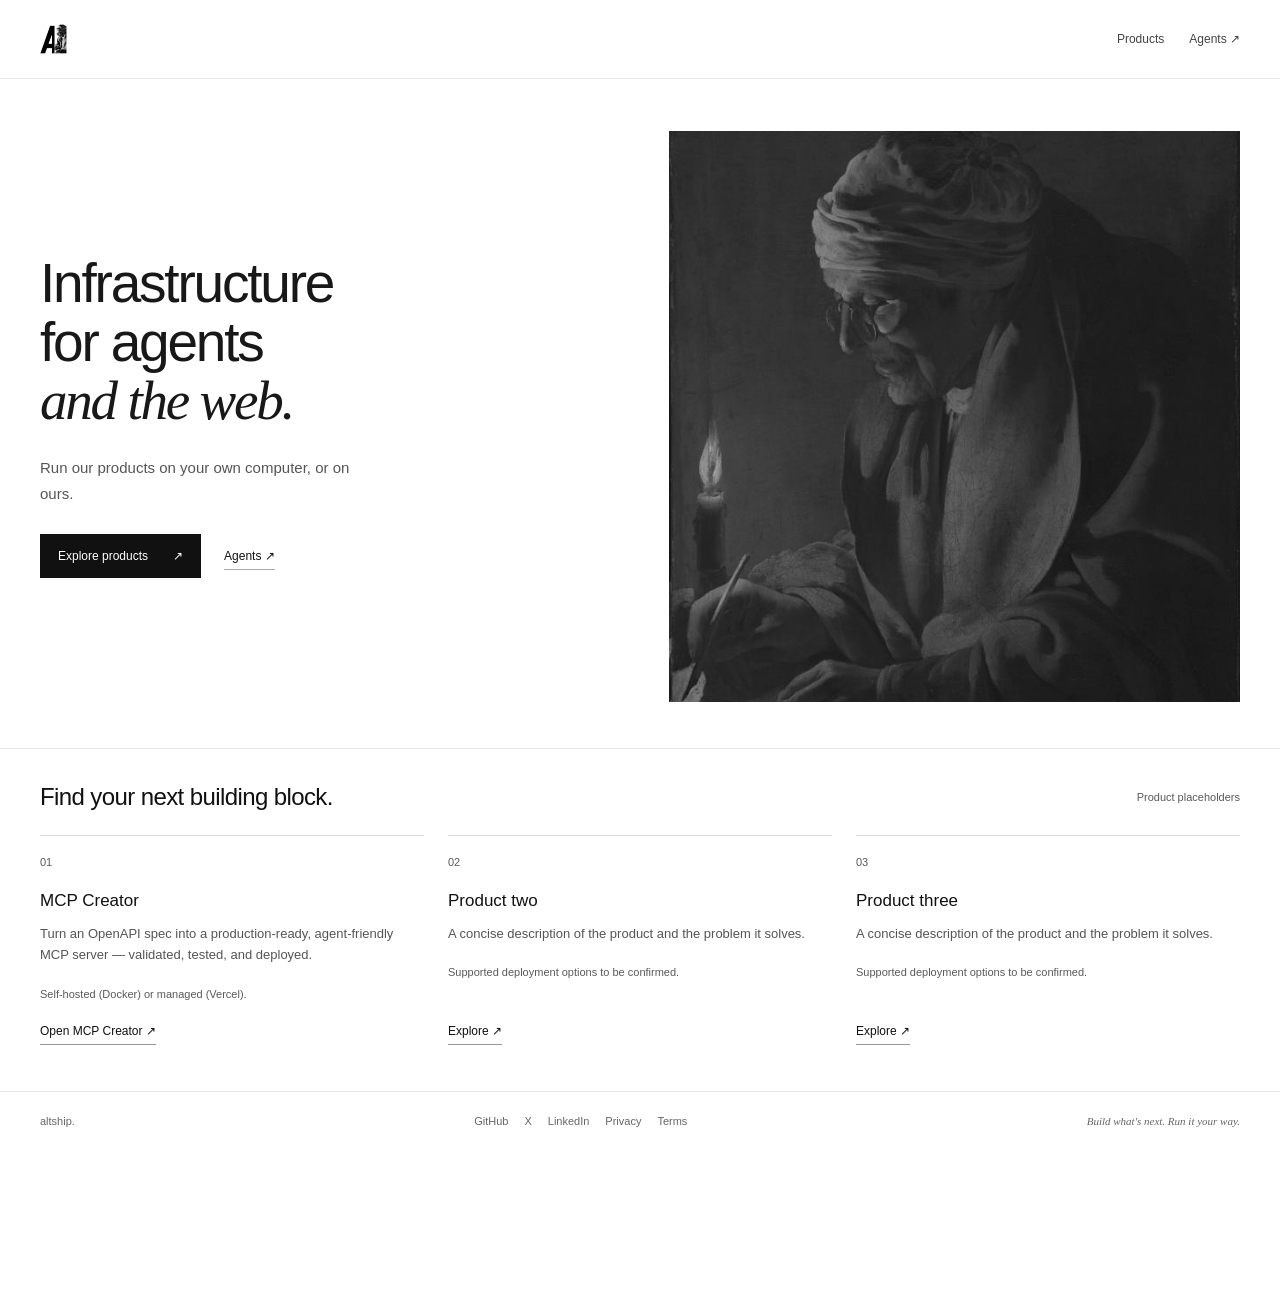
==== commit f376f777: "legal pages" ====
--- a/index.html
+++ b/index.html
@@ -30,7 +30,7 @@
 <li><span class="number">03</span><h3>Product three</h3><p class="product-copy">A concise description of the product and the problem it solves.</p><p class="deployment">Supported deployment options to be confirmed.</p><button class="product-link" aria-expanded="false" aria-controls="altship-detail-three">Explore ↗</button><p class="product-detail" id="altship-detail-three" hidden>Product name, capabilities, and destination link will be added here.</p></li>
 </ul></section>
 <section class="section" id="altship-agents" hidden aria-labelledby="altship-agents-title"><div class="section-head"><h2 class="section-title" id="altship-agents-title">Find an agent. Put it to work.</h2><span class="placeholder">Coming soon</span></div><p class="docs-copy">An agent marketplace with prebuilt agents from altship. Discover an agent for the task at hand and start with the work you want done.</p><div class="outline"><div><strong>Discover</strong><p>Browse prebuilt agents by what they can help you do.</p></div><div><strong>Choose</strong><p>Find the agent that fits your task.</p></div><div><strong>Get to work</strong><p>Use the agent to help turn your task into a result.</p></div></div></section>
-<footer class="footer"><span>altship.</span><nav class="footer-links" aria-label="Social links"><a href="#" aria-disabled="true">GitHub</a><a href="#" aria-disabled="true">X</a><a href="#" aria-disabled="true">LinkedIn</a></nav><span>Build what's next. Run it your way.</span></footer>
+<footer class="footer"><span>altship.</span><nav class="footer-links" aria-label="Social links"><a href="#" aria-disabled="true">GitHub</a><a href="#" aria-disabled="true">X</a><a href="#" aria-disabled="true">LinkedIn</a><a href="/privacy/">Privacy</a><a href="/terms/">Terms</a></nav><span>Build what's next. Run it your way.</span></footer>
 <div class="product-preview" role="tooltip" id="altship-hover-preview"><div class="preview-label">Product preview</div><div class="preview-title"></div><p class="preview-copy">Product details will appear here once the catalogue is added.</p><div class="preview-bottom">Deployment options to be confirmed</div></div>
 </div>
 
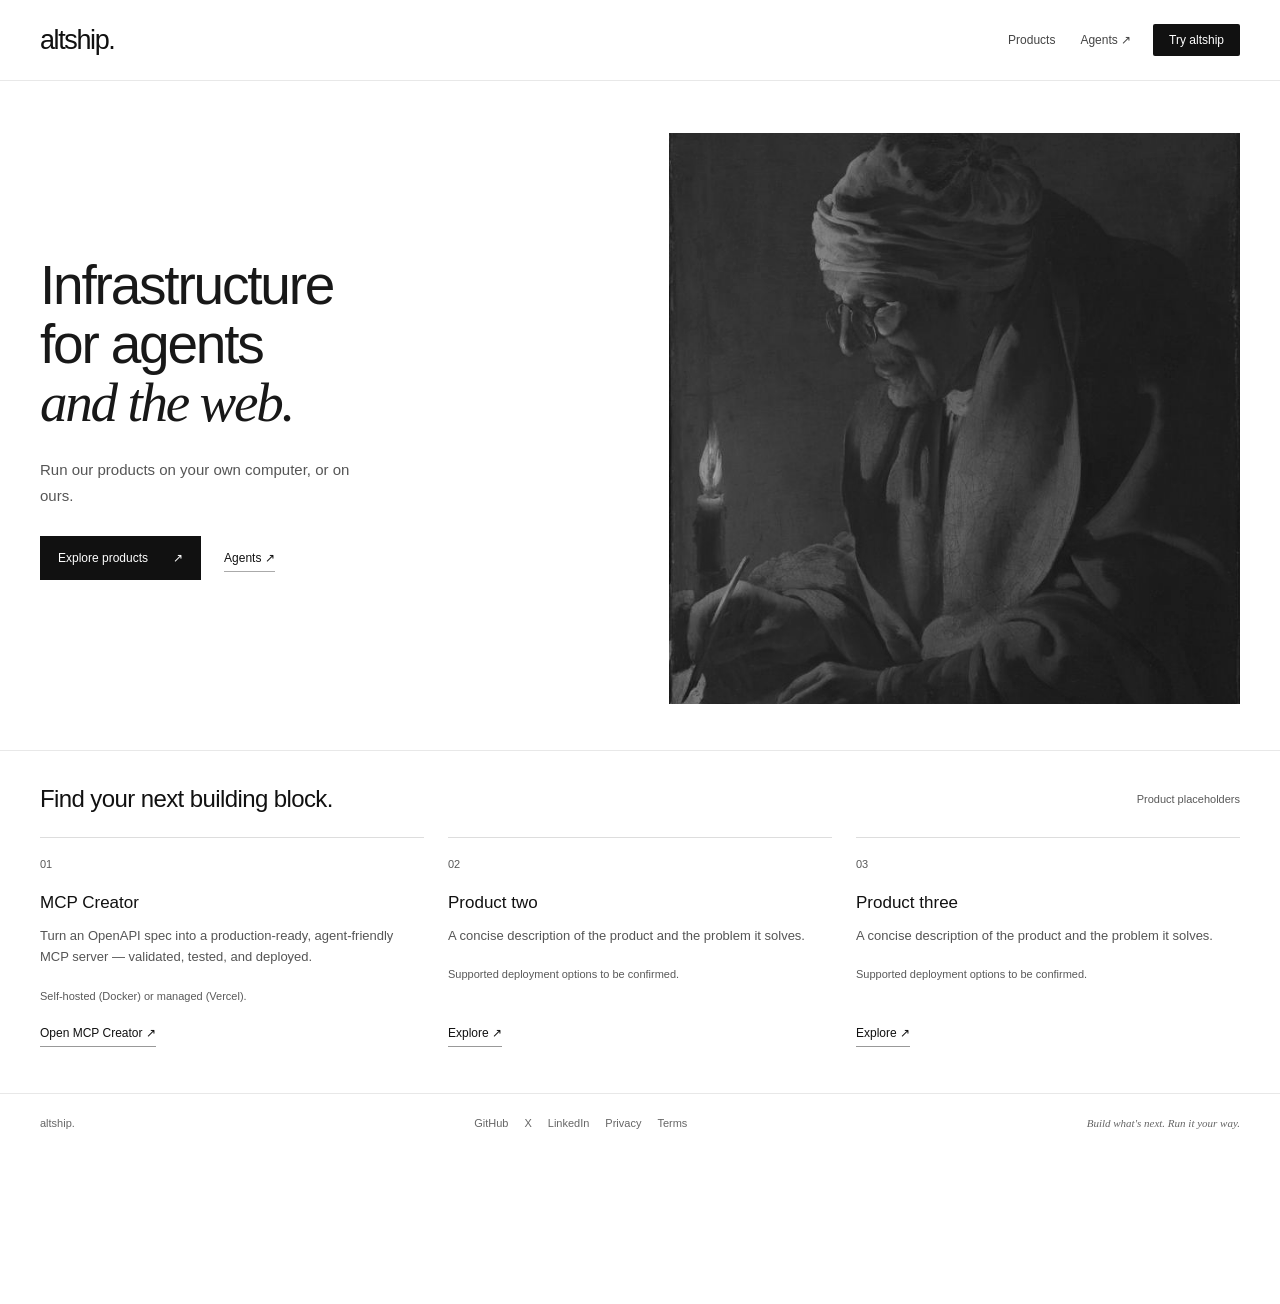
==== commit c95e82e0: "Add Try altship button to the nav" ====
--- a/index.html
+++ b/index.html
@@ -16,11 +16,11 @@
 <meta name="twitter:description" content="Run altship products on your device, your VPS, or altship.">
 <meta name="twitter:image" content="assets/social-thumbnail.png">
 <link rel="icon" type="image/png" href="assets/favicon.png">
-<link rel="stylesheet" href="css/style.css?v=6">
+<link rel="stylesheet" href="css/style.css?v=7">
 </head>
 <body>
 <div id="altship-refined" aria-label="altship landing page">
-<header class="nav"><a class="brand" href="#altship-top"><img class="brand-mark" src="assets/logo-mark.png" alt="altship" width="30" height="30"><span class="brand-text">altship.</span></a><button class="nav-toggle" id="altship-nav-toggle" type="button" aria-expanded="false" aria-controls="altship-nav-menu" aria-label="Open menu"><span></span><span></span><span></span></button><div class="nav-right" id="altship-nav-menu"><nav class="links" aria-label="Main navigation"><a href="#altship-products">Products</a><a href="#altship-agents">Agents ↗</a></nav></div></header>
+<header class="nav"><a class="brand" href="#altship-top"><img class="brand-mark" src="assets/logo-mark.png" alt="altship" width="30" height="30"><span class="brand-text">altship.</span></a><button class="nav-toggle" id="altship-nav-toggle" type="button" aria-expanded="false" aria-controls="altship-nav-menu" aria-label="Open menu"><span></span><span></span><span></span></button><div class="nav-right" id="altship-nav-menu"><nav class="links" aria-label="Main navigation"><a href="#altship-products">Products</a><a href="#altship-agents">Agents ↗</a></nav><a class="nav-try" href="https://pilot.altship.io/login" data-dashboard-link>Try altship</a></div></header>
 <section class="hero" id="altship-top"><div><h1>Infrastructure<br>for agents<br><em>and the web.</em></h1><p class="description">Run our products on your own computer, or on ours.</p><div class="actions"><a class="primary" href="#altship-products">Explore products <span aria-hidden="true">↗</span></a><a class="secondary" href="#altship-agents">Agents ↗</a></div></div>
 <div class="art-side"><div class="art" aria-label="Rotating classical paintings of scholars writing"><img class="painting active" src="assets/hero-painting-1.jpg" alt="An elderly scholar writing by candlelight"><img class="painting" src="assets/hero-painting-2.jpg" alt="A scholar in red and green robes writing at a table"><img class="painting" src="assets/hero-painting-3.jpg" alt="A scholar in a red cap writing with a quill"></div></div>
 </section>
@@ -35,6 +35,6 @@
 </div>
 
 
-<script src="js/main.js?v=4" defer></script>
+<script src="js/main.js?v=5" defer></script>
 </body>
 </html>
--- a/css/style.css
+++ b/css/style.css
@@ -25,5 +25,6 @@
 #altship-refined .nav.menu-open .nav-toggle span:nth-child(1){transform:translateY(7px) rotate(45deg)}
 #altship-refined .nav.menu-open .nav-toggle span:nth-child(2){opacity:0}
 #altship-refined .nav.menu-open .nav-toggle span:nth-child(3){transform:translateY(-7px) rotate(-45deg)}
-@media(max-width:550px){#altship-refined .nav-toggle{display:flex}#altship-refined .nav-right{display:none;position:absolute;top:100%;left:0;right:0;flex-direction:column;align-items:stretch;gap:18px;padding:4px 24px 8px;background:#fff;border-bottom:1px solid #e8e8e8;box-shadow:0 10px 20px rgba(0,0,0,.04)}#altship-refined .nav.menu-open .nav-right{display:flex}#altship-refined .links{flex-direction:column;align-items:stretch;gap:0;font-size:15px}#altship-refined .links a{padding:14px 0;border-bottom:1px solid #eee}#altship-refined .links a:last-child{border-bottom:0}}
+#altship-refined .nav-try{background:#111;color:#fff;padding:9px 16px;font-size:12px;border-radius:2px;white-space:nowrap}#altship-refined .nav-try:hover,#altship-refined .nav-try:focus-visible{background:#333}
+@media(max-width:550px){#altship-refined .nav-toggle{display:flex}#altship-refined .nav-try{text-align:center;padding:13px 16px;margin-bottom:8px;font-size:14px}#altship-refined .nav-right{display:none;position:absolute;top:100%;left:0;right:0;flex-direction:column;align-items:stretch;gap:18px;padding:4px 24px 8px;background:#fff;border-bottom:1px solid #e8e8e8;box-shadow:0 10px 20px rgba(0,0,0,.04)}#altship-refined .nav.menu-open .nav-right{display:flex}#altship-refined .links{flex-direction:column;align-items:stretch;gap:0;font-size:15px}#altship-refined .links a{padding:14px 0;border-bottom:1px solid #eee}#altship-refined .links a:last-child{border-bottom:0}}
 @media(prefers-reduced-motion:reduce){#altship-refined .nav-toggle span{transition:none}}
